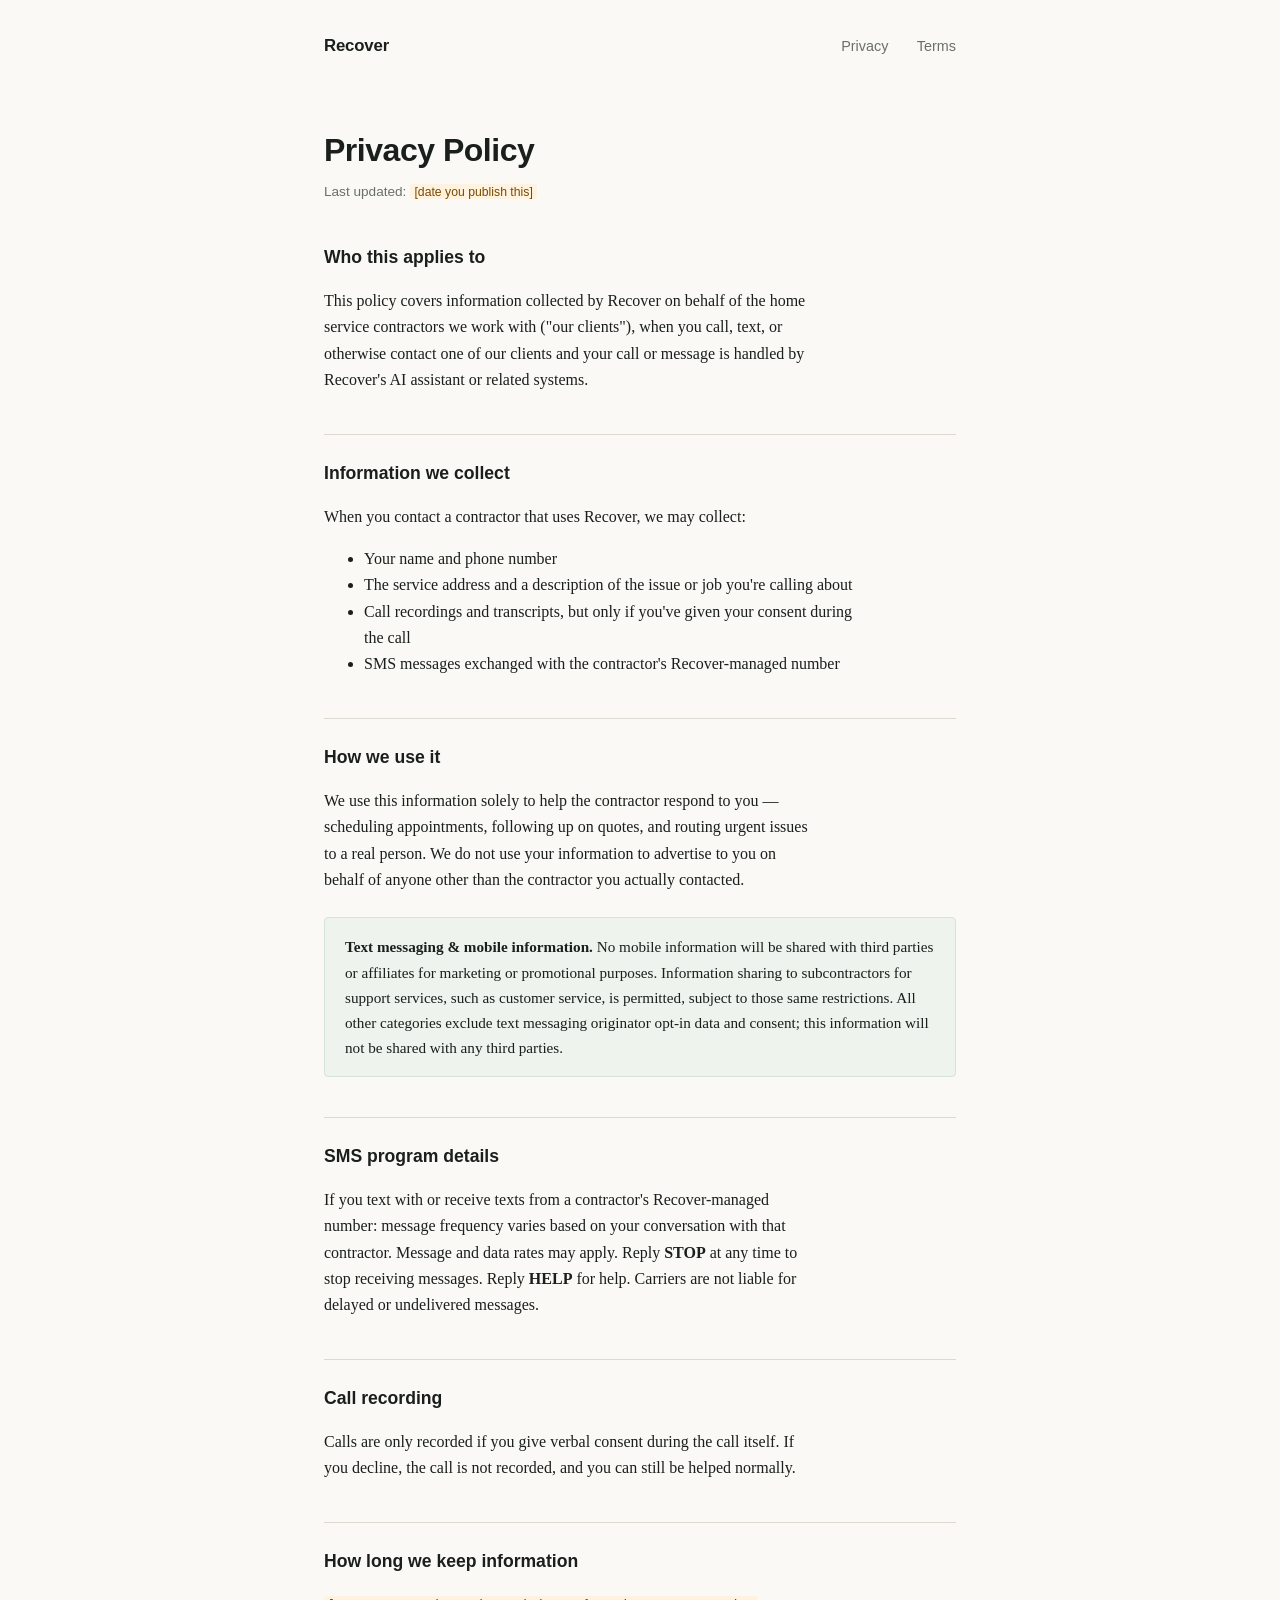
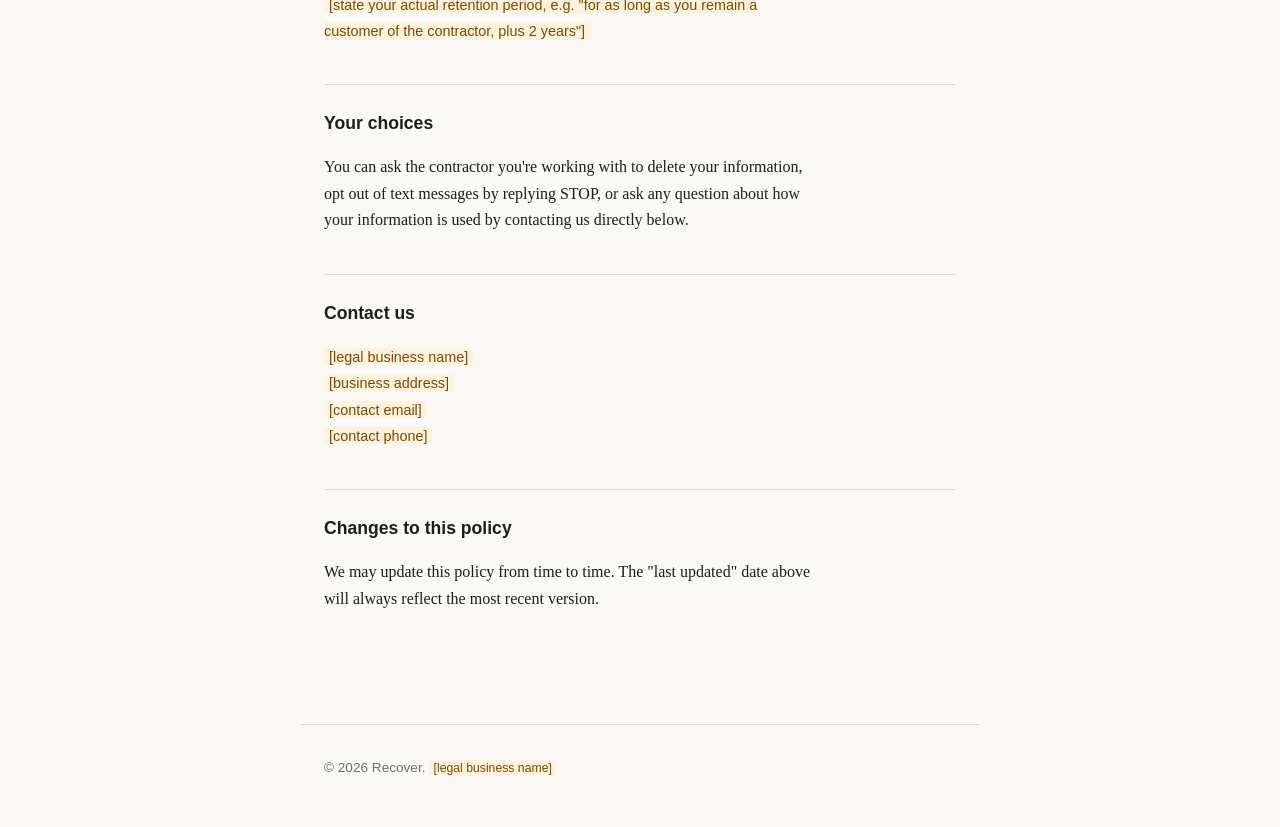
==== privacy.html @ d498962b "Add files via upload" ====
<!DOCTYPE html>
<html lang="en">
<head>
<meta charset="UTF-8">
<meta name="viewport" content="width=device-width, initial-scale=1.0">
<title>Privacy Policy — Recover</title>
<link rel="stylesheet" href="style.css">
</head>
<body>
<header class="site">
  <a class="mark" href="/">Recover</a>
  <nav>
    <a href="privacy.html">Privacy</a>
    <a href="terms.html">Terms</a>
  </nav>
</header>

<div class="wrap">
  <h1>Privacy Policy</h1>
  <p class="updated">Last updated: <span class="placeholder">[date you publish this]</span></p>

  <h2>Who this applies to</h2>
  <p>This policy covers information collected by Recover on behalf of the
  home service contractors we work with ("our clients"), when you call,
  text, or otherwise contact one of our clients and your call or message is
  handled by Recover's AI assistant or related systems.</p>

  <h2>Information we collect</h2>
  <p>When you contact a contractor that uses Recover, we may collect:</p>
  <ul>
    <li>Your name and phone number</li>
    <li>The service address and a description of the issue or job you're
    calling about</li>
    <li>Call recordings and transcripts, but only if you've given your
    consent during the call</li>
    <li>SMS messages exchanged with the contractor's Recover-managed
    number</li>
  </ul>

  <h2>How we use it</h2>
  <p>We use this information solely to help the contractor respond to you —
  scheduling appointments, following up on quotes, and routing urgent
  issues to a real person. We do not use your information to advertise to
  you on behalf of anyone other than the contractor you actually
  contacted.</p>

  <div class="callout">
    <strong>Text messaging &amp; mobile information.</strong> No mobile
    information will be shared with third parties or affiliates for
    marketing or promotional purposes. Information sharing to
    subcontractors for support services, such as customer service, is
    permitted, subject to those same restrictions. All other categories
    exclude text messaging originator opt-in data and consent; this
    information will not be shared with any third parties.
  </div>

  <h2>SMS program details</h2>
  <p>If you text with or receive texts from a contractor's Recover-managed
  number: message frequency varies based on your conversation with that
  contractor. Message and data rates may apply. Reply <strong>STOP</strong>
  at any time to stop receiving messages. Reply <strong>HELP</strong> for
  help. Carriers are not liable for delayed or undelivered messages.</p>

  <h2>Call recording</h2>
  <p>Calls are only recorded if you give verbal consent during the call
  itself. If you decline, the call is not recorded, and you can still be
  helped normally.</p>

  <h2>How long we keep information</h2>
  <p><span class="placeholder">[state your actual retention period, e.g.
  "for as long as you remain a customer of the contractor, plus 2 years"]</span></p>

  <h2>Your choices</h2>
  <p>You can ask the contractor you're working with to delete your
  information, opt out of text messages by replying STOP, or ask any
  question about how your information is used by contacting us directly
  below.</p>

  <h2>Contact us</h2>
  <p><span class="placeholder">[legal business name]</span><br>
  <span class="placeholder">[business address]</span><br>
  <span class="placeholder">[contact email]</span><br>
  <span class="placeholder">[contact phone]</span></p>

  <h2>Changes to this policy</h2>
  <p>We may update this policy from time to time. The "last updated" date
  above will always reflect the most recent version.</p>
</div>

<footer class="site">
  &copy; 2026 Recover. <span class="placeholder">[legal business name]</span>
</footer>
</body>
</html>
---- style.css ----
:root {
  --ink: #1a1f1c;
  --paper: #faf9f6;
  --line: #dedad2;
  --accent: #2f6b4f;
  --muted: #6b6f6a;
}

* { box-sizing: border-box; }

body {
  margin: 0;
  background: var(--paper);
  color: var(--ink);
  font-family: "Iowan Old Style", "Palatino Linotype", Georgia, serif;
  line-height: 1.65;
}

.wrap {
  max-width: 680px;
  margin: 0 auto;
  padding: 4rem 1.5rem 6rem;
}

header.site {
  max-width: 680px;
  margin: 0 auto;
  padding: 2rem 1.5rem 0;
  display: flex;
  justify-content: space-between;
  align-items: baseline;
  font-family: -apple-system, BlinkMacSystemFont, "Segoe UI", sans-serif;
}

header.site .mark {
  font-weight: 700;
  font-size: 1.05rem;
  letter-spacing: -0.01em;
  color: var(--ink);
  text-decoration: none;
}

header.site nav a {
  color: var(--muted);
  text-decoration: none;
  font-size: 0.9rem;
  margin-left: 1.5rem;
}

header.site nav a:hover { color: var(--accent); }

h1 {
  font-family: -apple-system, BlinkMacSystemFont, "Segoe UI", sans-serif;
  font-size: 2rem;
  font-weight: 700;
  letter-spacing: -0.015em;
  margin: 0 0 0.25rem;
}

.updated {
  font-family: -apple-system, BlinkMacSystemFont, "Segoe UI", sans-serif;
  color: var(--muted);
  font-size: 0.85rem;
  margin: 0 0 2.5rem;
}

h2 {
  font-family: -apple-system, BlinkMacSystemFont, "Segoe UI", sans-serif;
  font-size: 1.1rem;
  font-weight: 700;
  margin: 2.5rem 0 0.75rem;
  padding-top: 1.5rem;
  border-top: 1px solid var(--line);
}

h2:first-of-type {
  border-top: none;
  padding-top: 0;
}

p, li { max-width: 62ch; }

a { color: var(--accent); }

.callout {
  background: #eef3ee;
  border: 1px solid #d5e3d8;
  border-radius: 4px;
  padding: 1rem 1.25rem;
  font-size: 0.95rem;
  margin: 1.5rem 0;
}

.placeholder {
  background: #fff3e0;
  color: #7a4a00;
  padding: 0.05em 0.35em;
  border-radius: 3px;
  font-family: -apple-system, BlinkMacSystemFont, "Segoe UI", sans-serif;
  font-size: 0.9em;
}

footer.site {
  max-width: 680px;
  margin: 0 auto;
  padding: 2rem 1.5rem 3rem;
  font-family: -apple-system, BlinkMacSystemFont, "Segoe UI", sans-serif;
  color: var(--muted);
  font-size: 0.85rem;
  border-top: 1px solid var(--line);
}
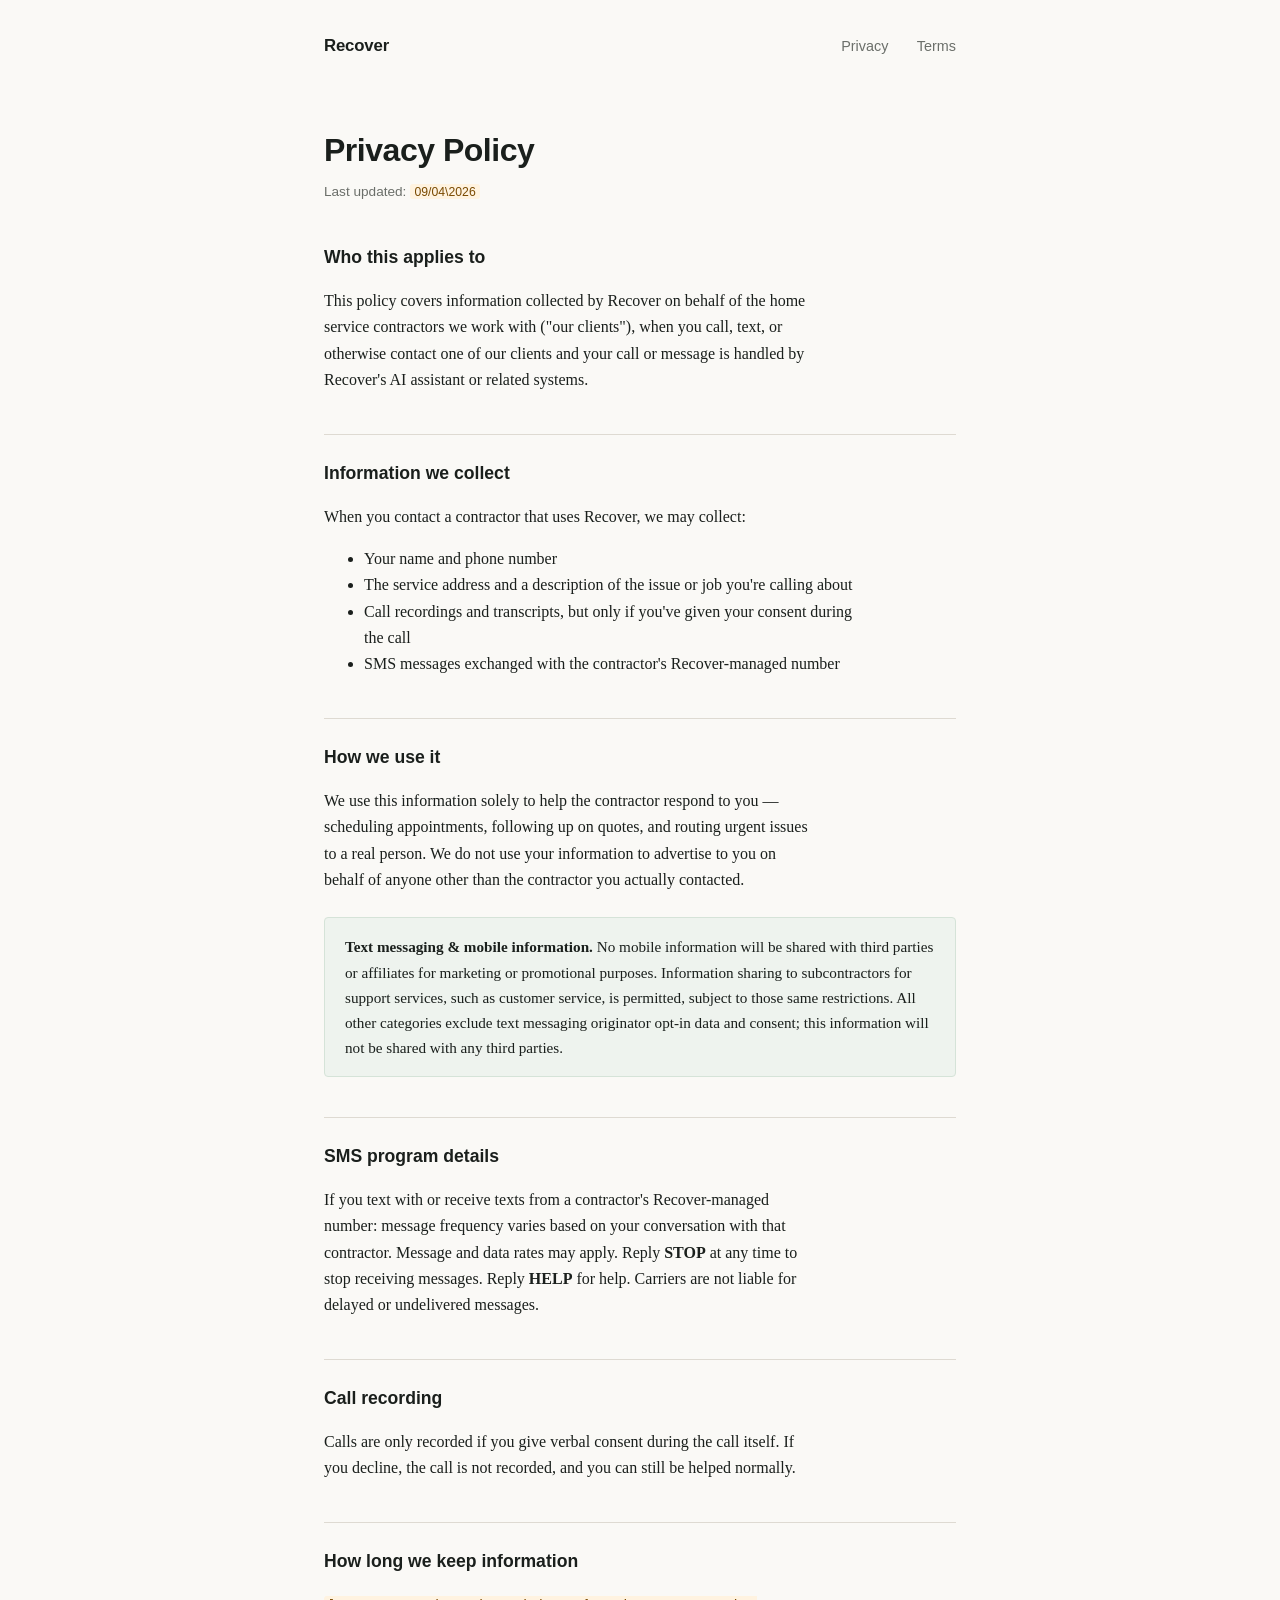
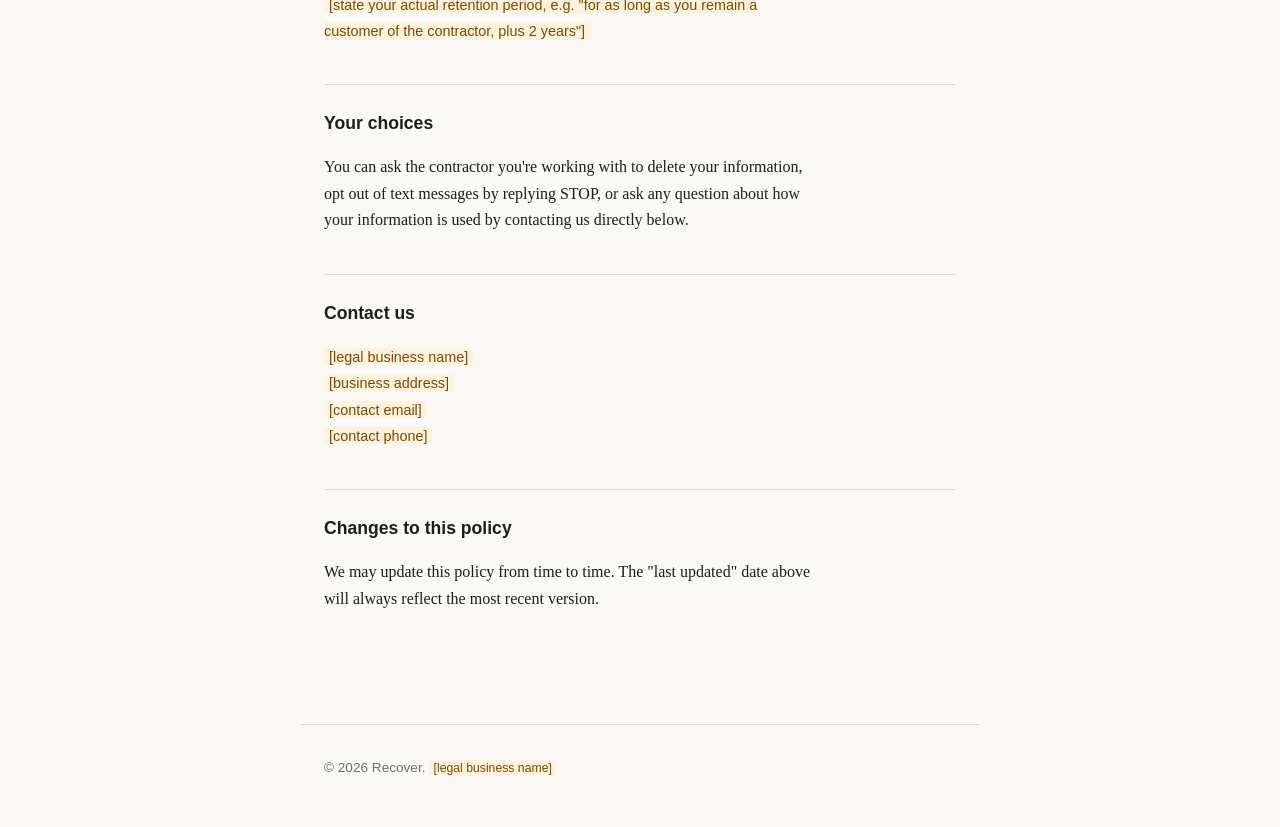
==== commit f83e03e0: "Update last updated date in privacy policy" ====
--- a/privacy.html
+++ b/privacy.html
@@ -17,7 +17,7 @@
 
 <div class="wrap">
   <h1>Privacy Policy</h1>
-  <p class="updated">Last updated: <span class="placeholder">[date you publish this]</span></p>
+  <p class="updated">Last updated: <span class="placeholder"> 09/04\2026 </span></p>
 
   <h2>Who this applies to</h2>
   <p>This policy covers information collected by Recover on behalf of the
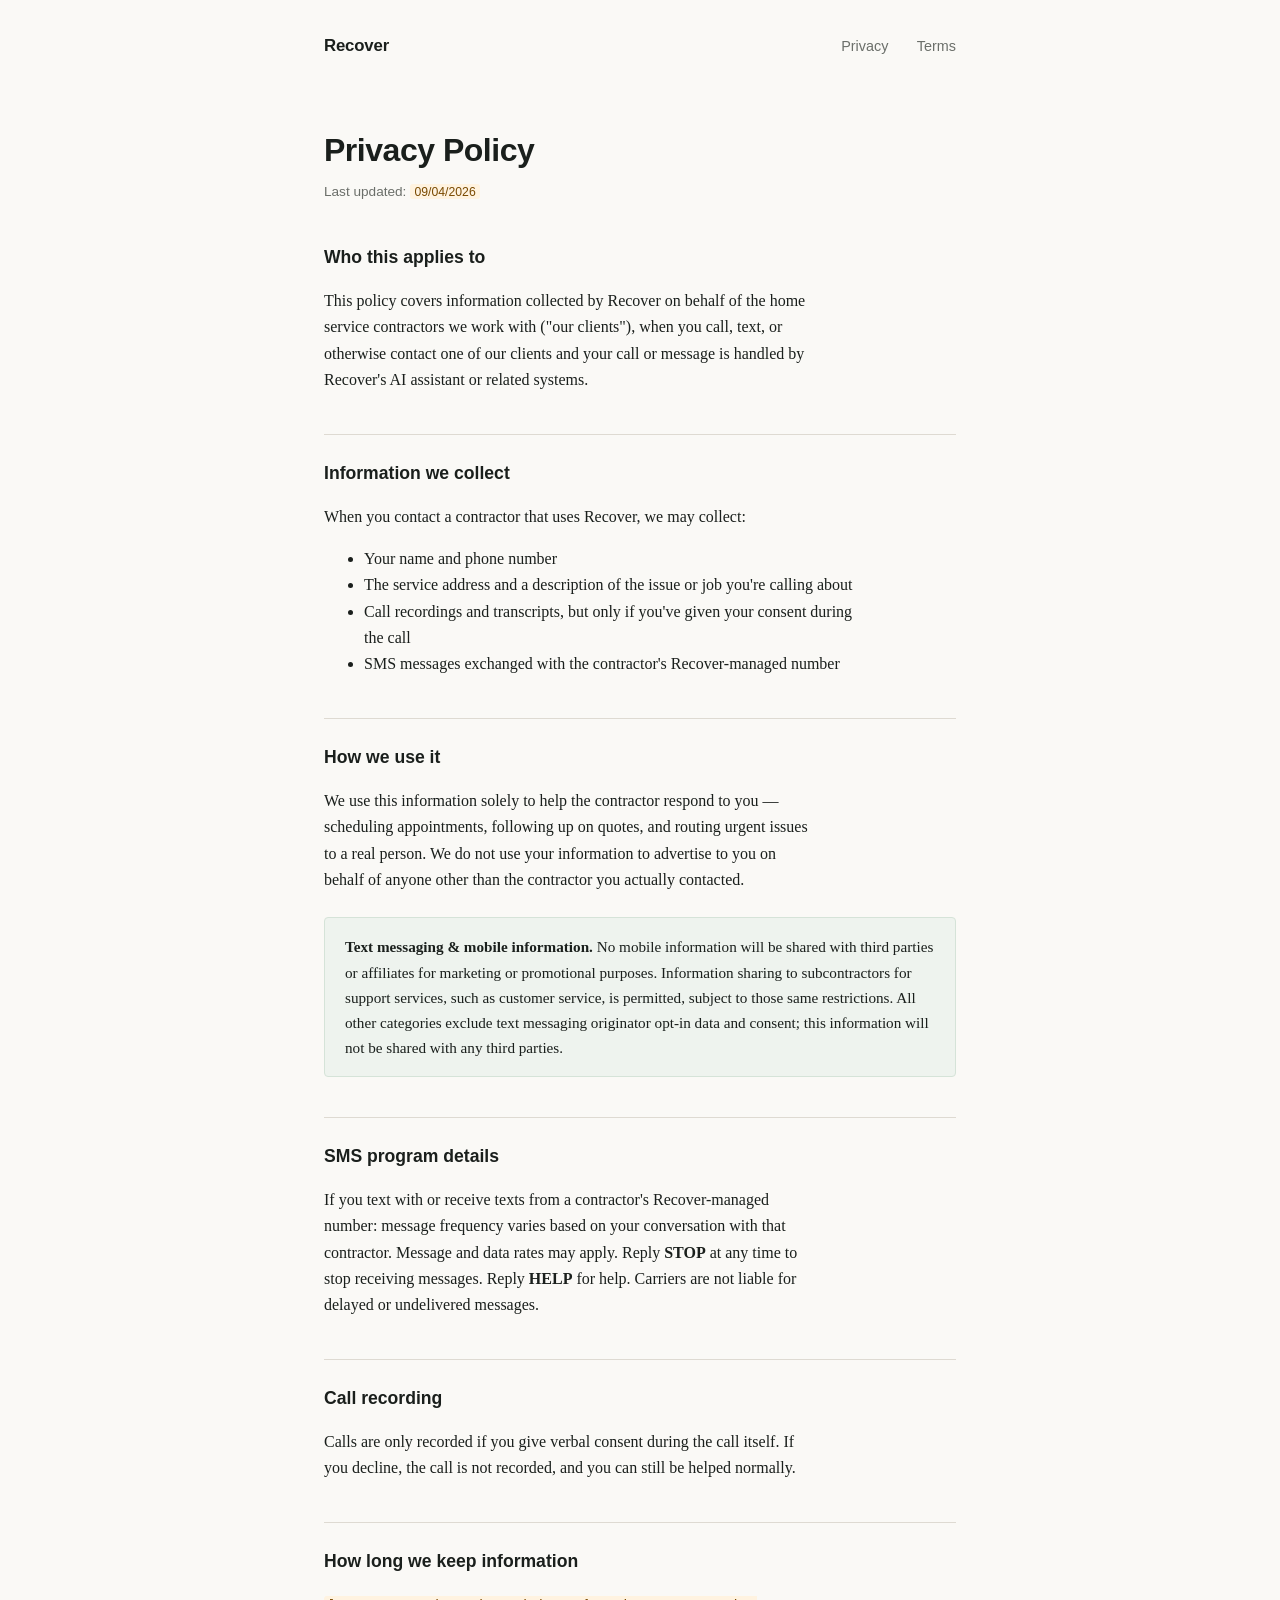
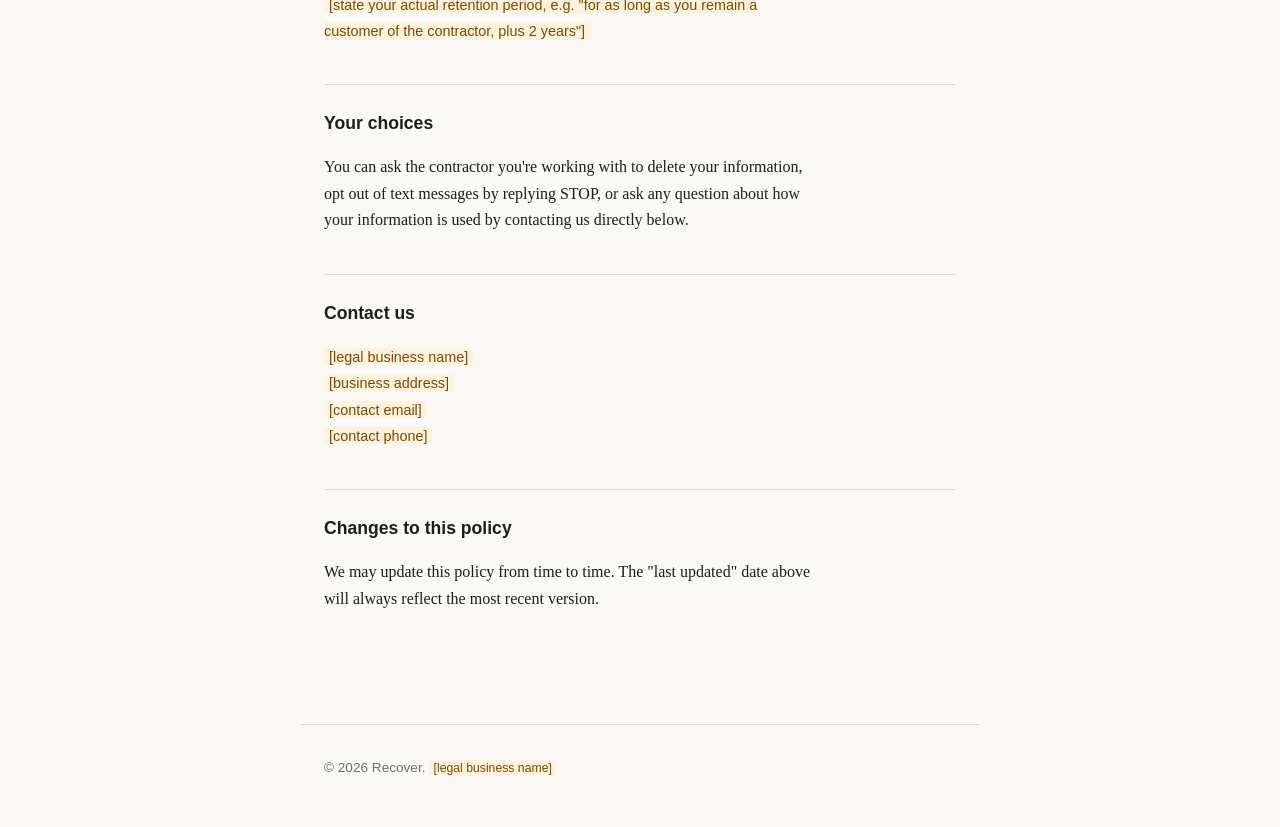
==== commit 0b5b7fba: "Fix date format in privacy policy" ====
--- a/privacy.html
+++ b/privacy.html
@@ -17,7 +17,7 @@
 
 <div class="wrap">
   <h1>Privacy Policy</h1>
-  <p class="updated">Last updated: <span class="placeholder"> 09/04\2026 </span></p>
+  <p class="updated">Last updated: <span class="placeholder"> 09/04/2026 </span></p>
 
   <h2>Who this applies to</h2>
   <p>This policy covers information collected by Recover on behalf of the
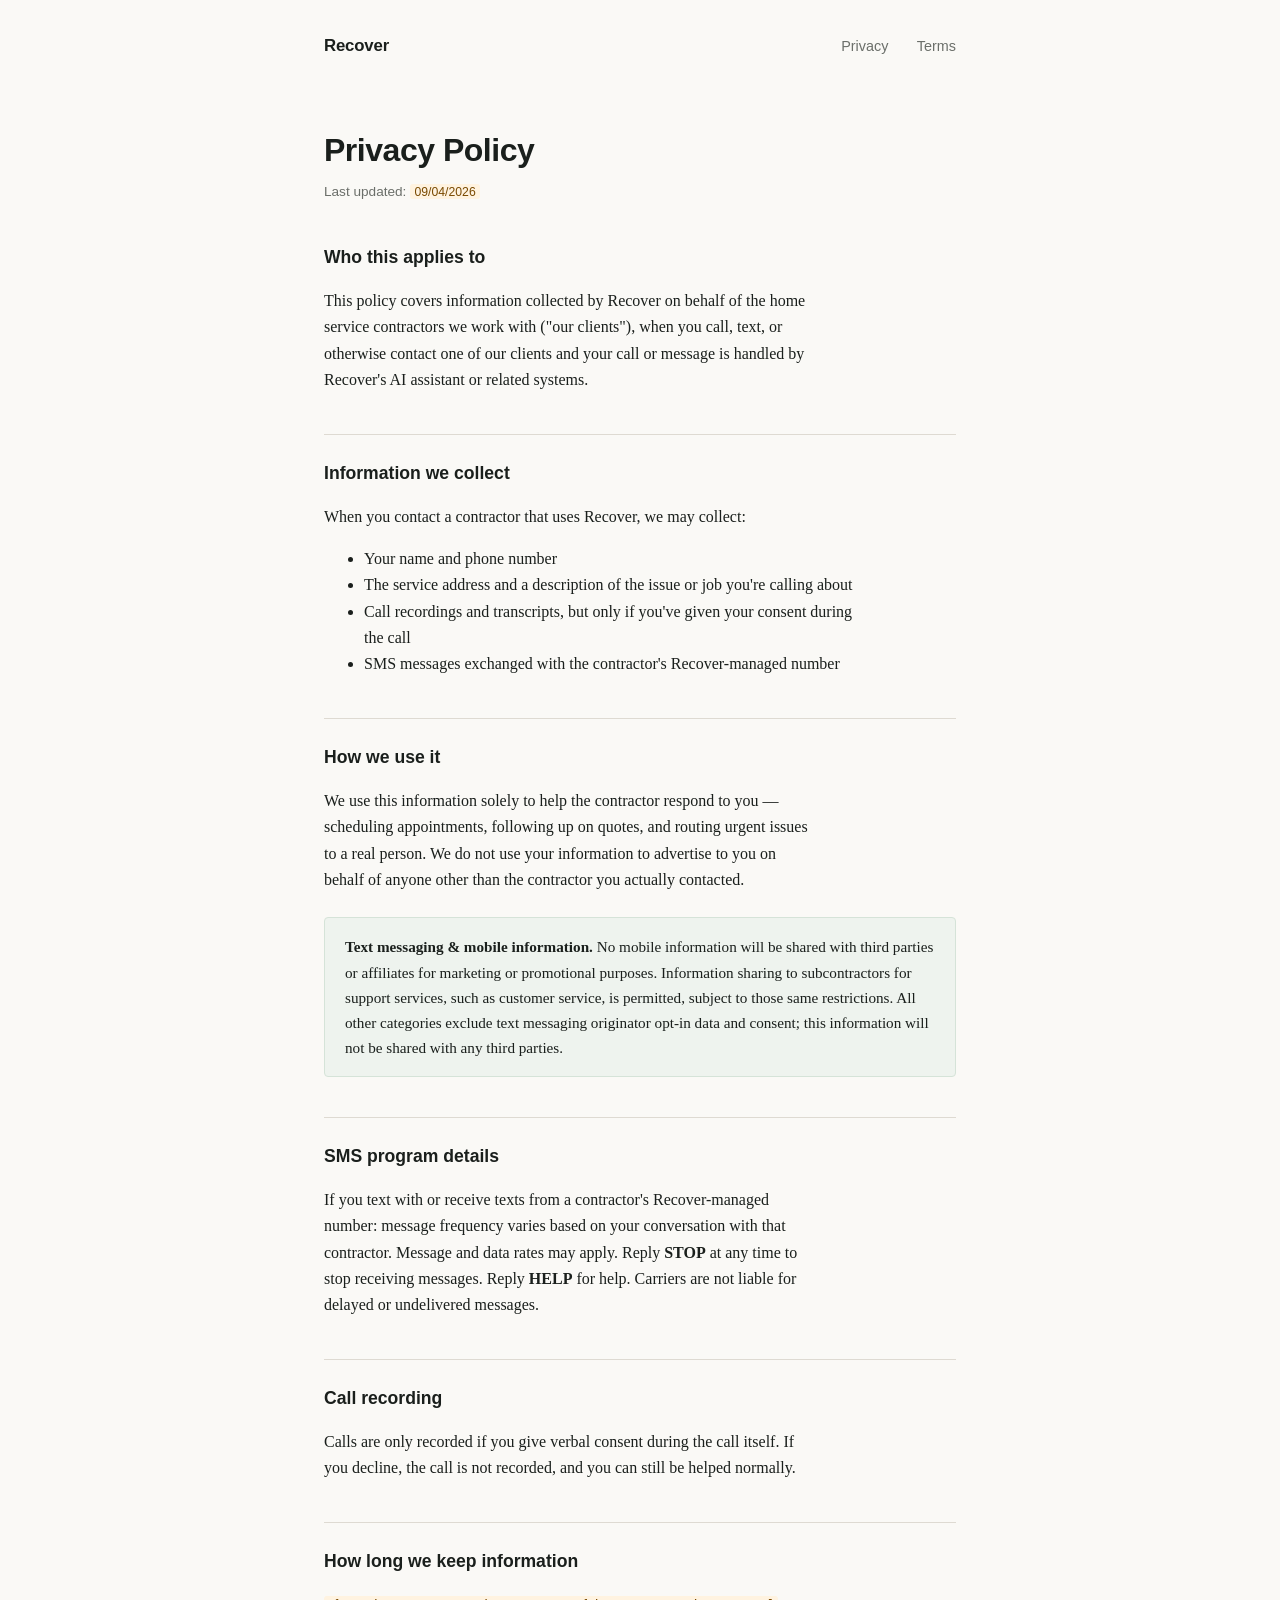
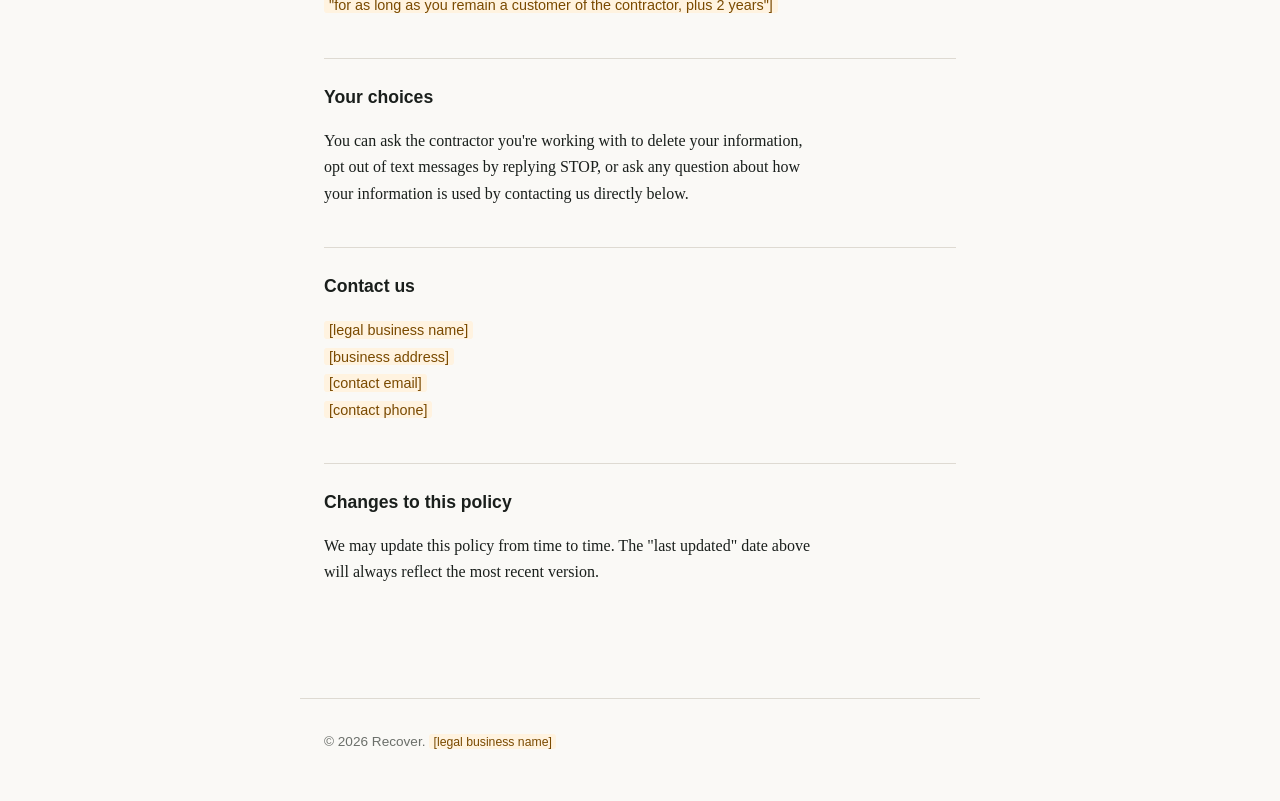
==== commit b998577d: "Update retention period placeholder in privacy.html" ====
--- a/privacy.html
+++ b/privacy.html
@@ -67,8 +67,7 @@
   helped normally.</p>
 
   <h2>How long we keep information</h2>
-  <p><span class="placeholder">[state your actual retention period, e.g.
-  "for as long as you remain a customer of the contractor, plus 2 years"]</span></p>
+  <p><span class="placeholder"> "for as long as you remain a customer of the contractor, plus 2 years"]</span></p>
 
   <h2>Your choices</h2>
   <p>You can ask the contractor you're working with to delete your
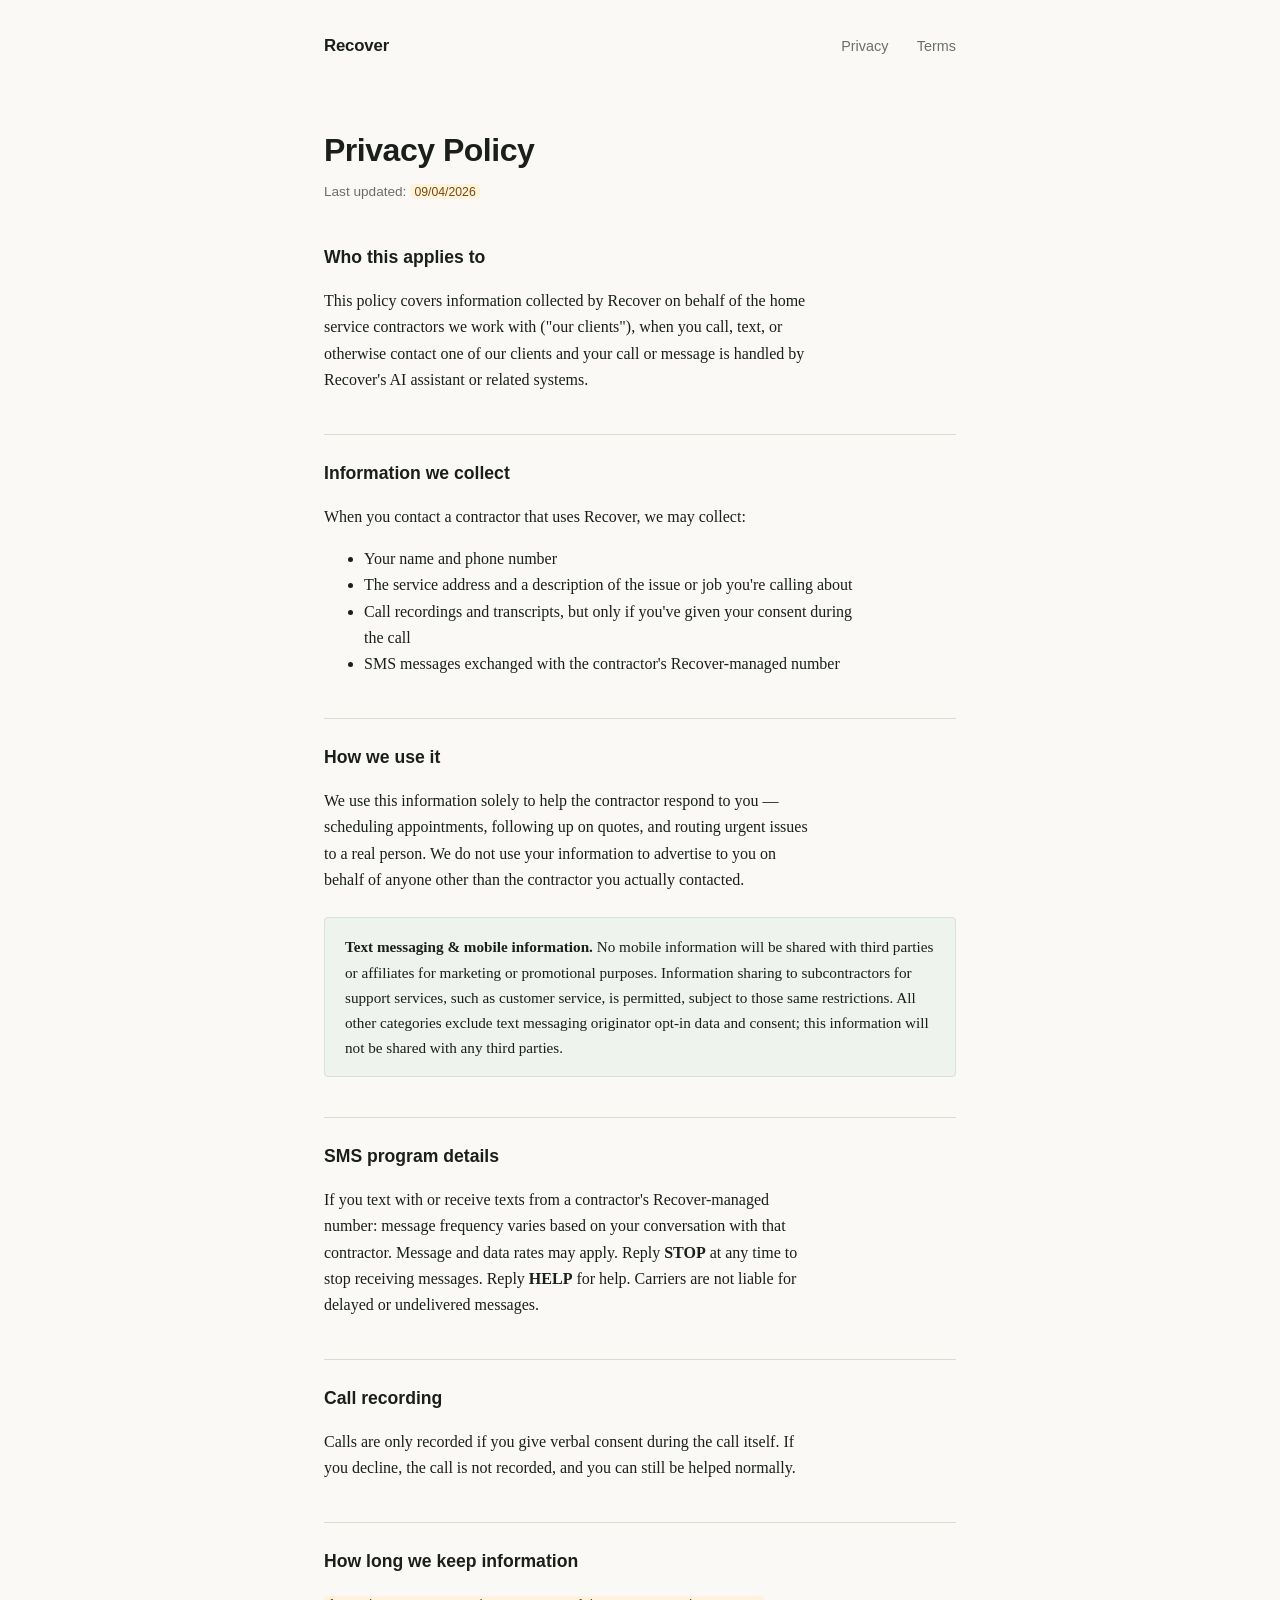
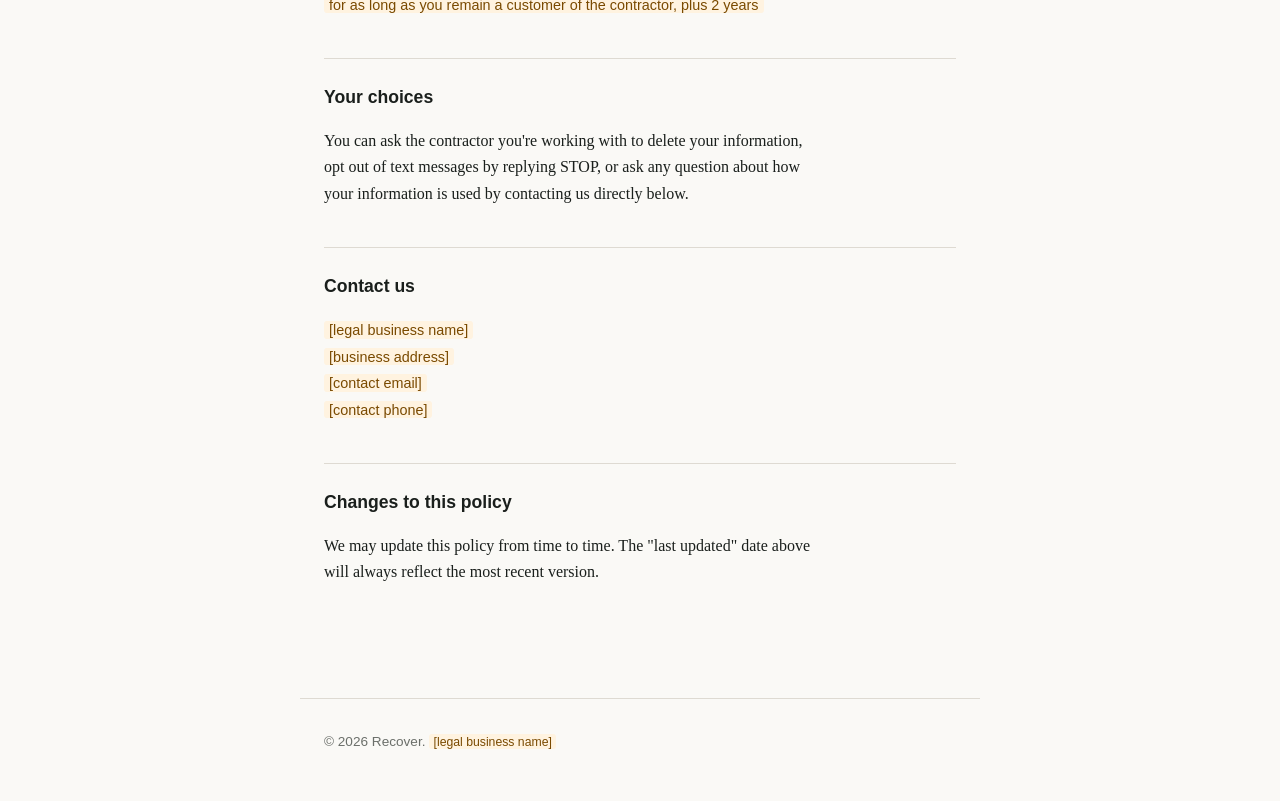
==== commit 21cfaad9: "Fix placeholder text formatting in privacy.html" ====
--- a/privacy.html
+++ b/privacy.html
@@ -67,7 +67,7 @@
   helped normally.</p>
 
   <h2>How long we keep information</h2>
-  <p><span class="placeholder"> "for as long as you remain a customer of the contractor, plus 2 years"]</span></p>
+  <p><span class="placeholder"> for as long as you remain a customer of the contractor, plus 2 years </span></p>
 
   <h2>Your choices</h2>
   <p>You can ask the contractor you're working with to delete your
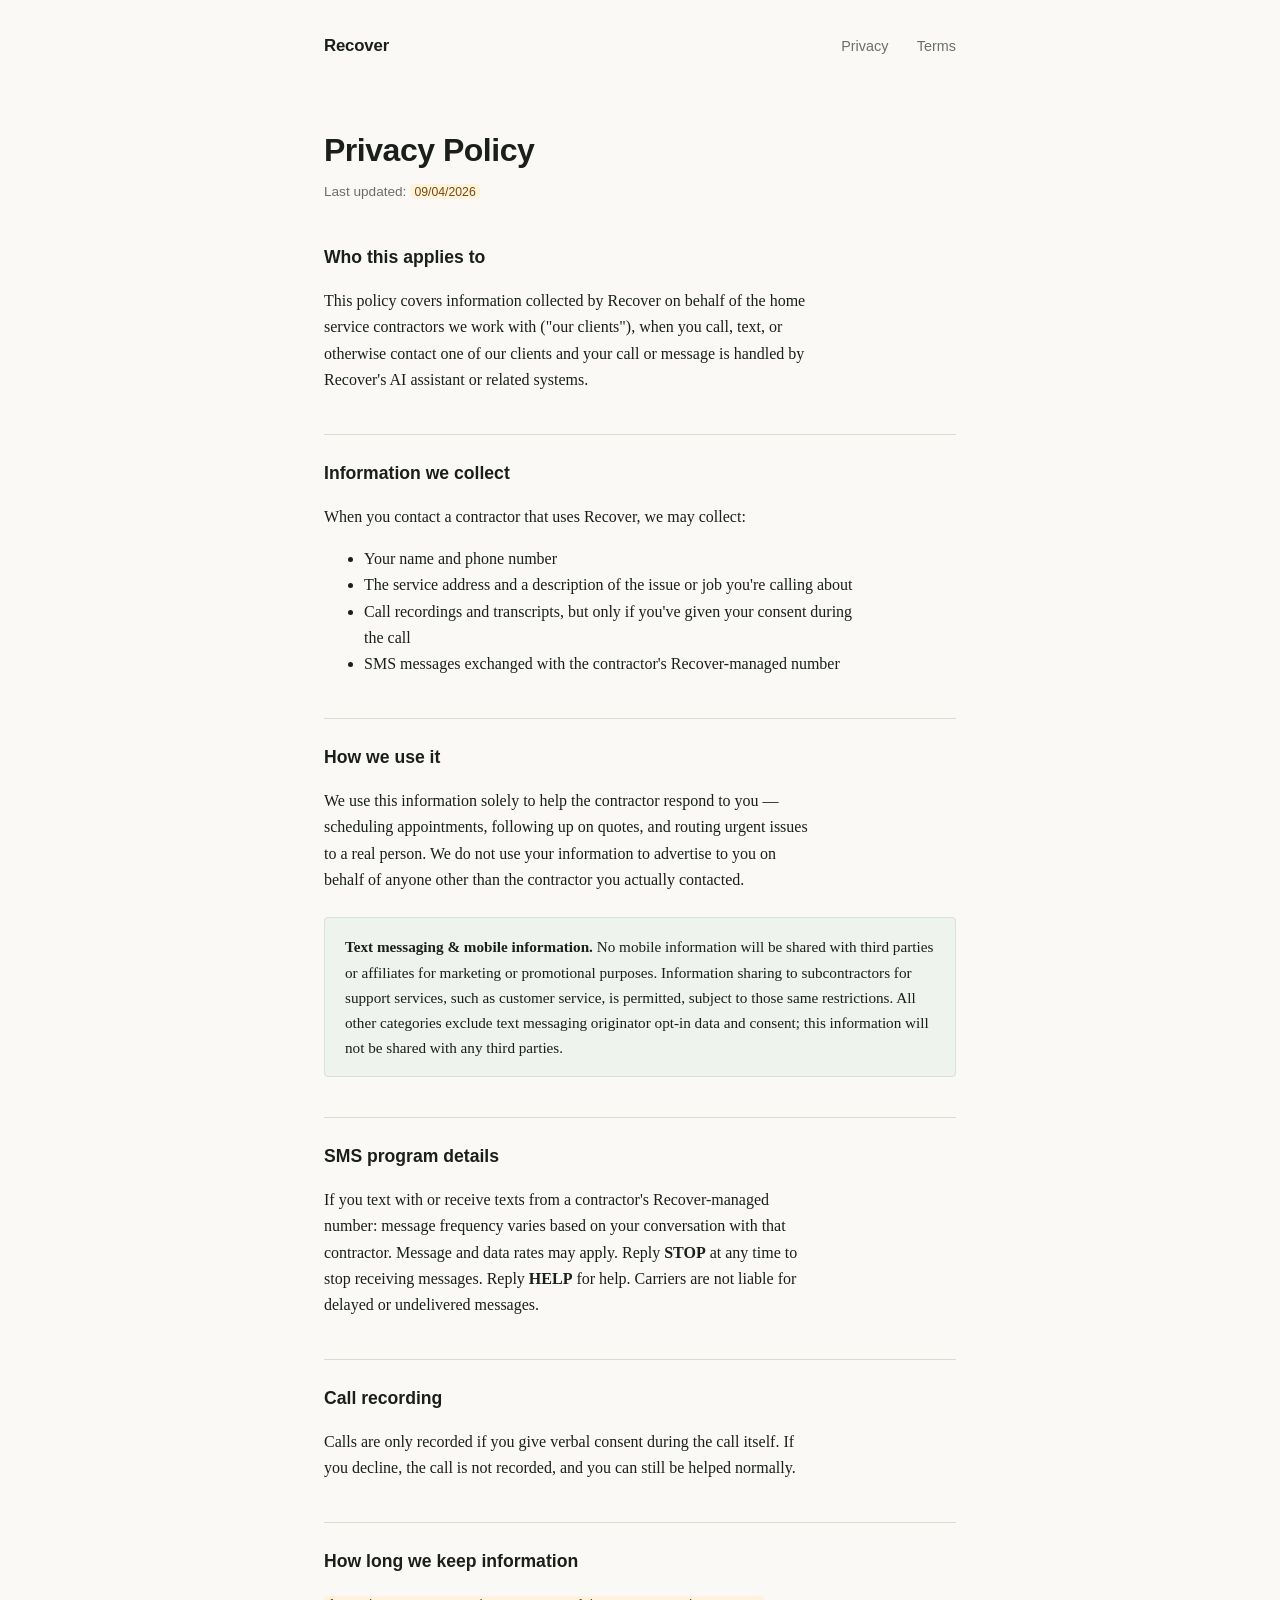
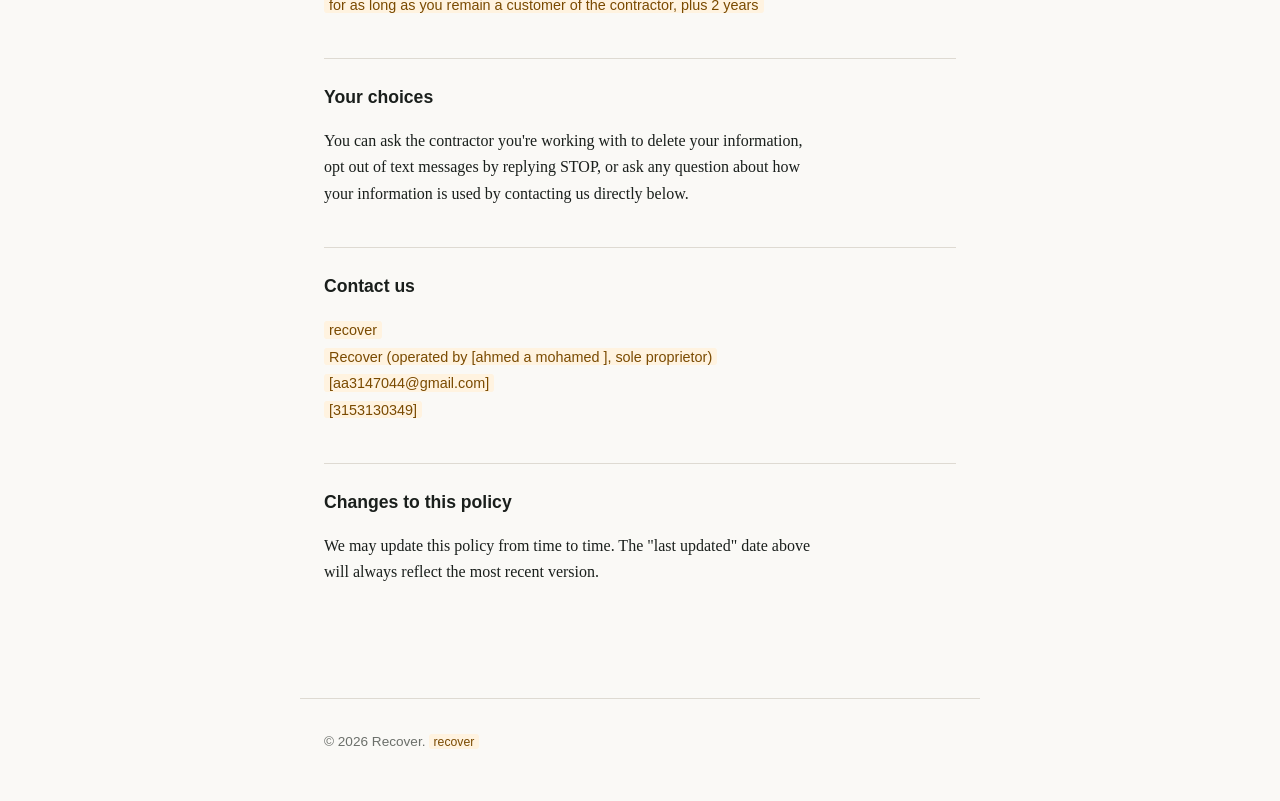
==== commit dbb5b6ab: "Update privacy.html" ====
--- a/privacy.html
+++ b/privacy.html
@@ -76,10 +76,10 @@
   below.</p>
 
   <h2>Contact us</h2>
-  <p><span class="placeholder">[legal business name]</span><br>
-  <span class="placeholder">[business address]</span><br>
-  <span class="placeholder">[contact email]</span><br>
-  <span class="placeholder">[contact phone]</span></p>
+  <p><span class="placeholder"> recover </span><br>
+  <span class="placeholder">Recover (operated by [ahmed a mohamed ], sole proprietor)</span><br>
+  <span class="placeholder">[aa3147044@gmail.com]</span><br>
+  <span class="placeholder">[3153130349]</span></p>
 
   <h2>Changes to this policy</h2>
   <p>We may update this policy from time to time. The "last updated" date
@@ -87,7 +87,7 @@
 </div>
 
 <footer class="site">
-  &copy; 2026 Recover. <span class="placeholder">[legal business name]</span>
+  &copy; 2026 Recover. <span class="placeholder"> recover </span>
 </footer>
 </body>
 </html>
